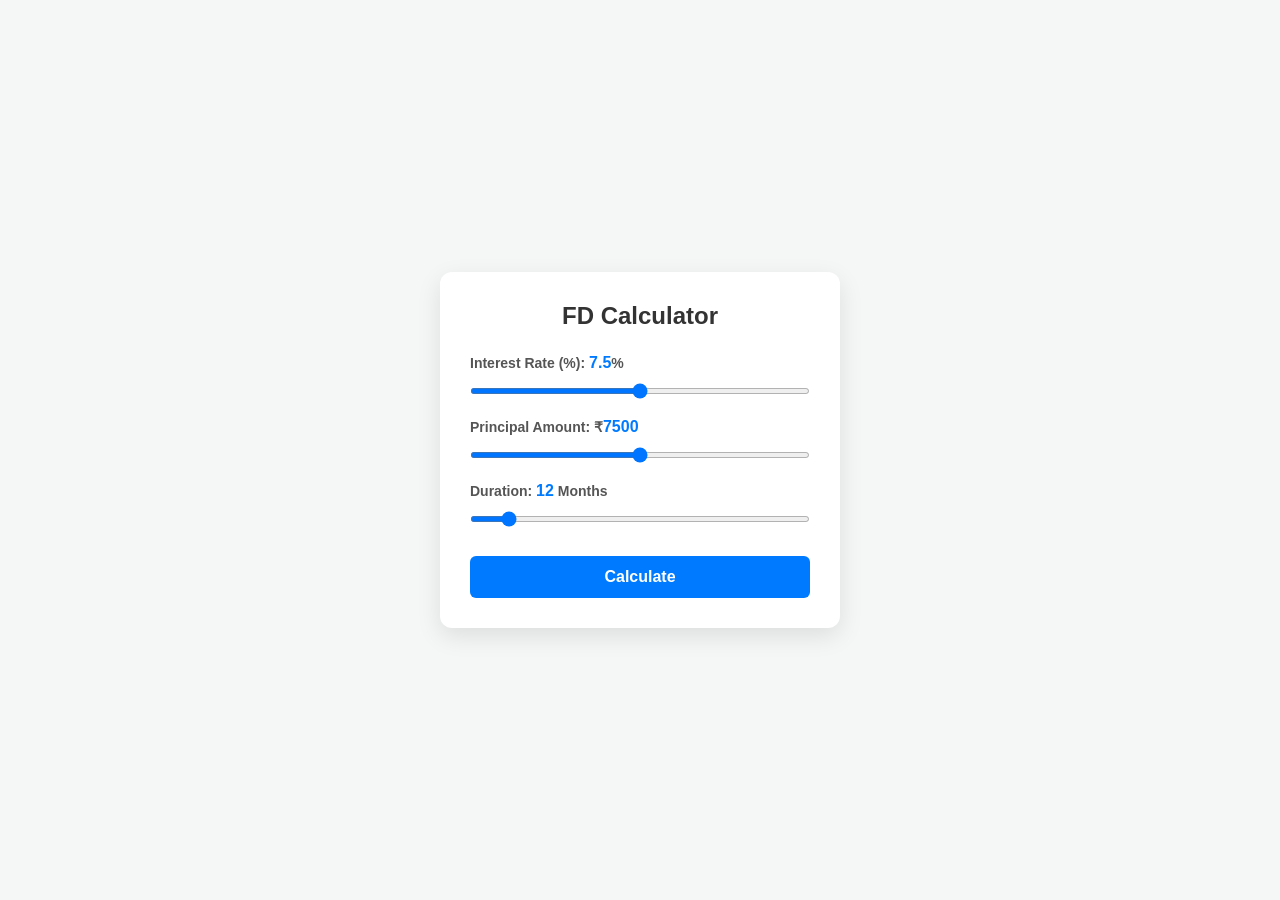
==== Fixed_Deposit_calculator/FDC.html @ 8149236d "Add Fixed Deposit Calculator project" ====
<!DOCTYPE html>
<html lang="en">
<head>
    <meta charset="UTF-8">
    <meta name="viewport" content="width=device-width, initial-scale=1.0">
    <title>Fixed Deposit Calculator</title>
    <link rel="stylesheet" href="FDC.css">
</head>
<body>

    <div class="calculator-container">
        <h2>FD Calculator</h2>
        
        <!-- Interest Rate Slider -->
        <div class="slider-group">
            <label for="rate">Interest Rate (%): <span id="rate-val">7.5</span>%</label>
            <input type="range" id="rate" min="0" max="15" step="0.1" value="7.5">
        </div>

        <!-- Amount Slider -->
        <div class="slider-group">
            <label for="amount">Principal Amount: ₹<span id="amount-val">7500</span></label>
            <input type="range" id="amount" min="5000" max="10000" step="100" value="7500">
        </div>

        <!-- Duration Slider -->
        <div class="slider-group">
            <label for="duration">Duration: <span id="duration-val">12</span> Months</label>
            <input type="range" id="duration" min="3" max="96" step="1" value="12">
        </div>

        <button id="calculate-btn">Calculate</button>

        <!-- Result Display -->
        <div class="result-box" id="result-box">
            <h3>Maturity Details</h3>
            <p>Invested Amount: <span id="res-amount">₹0</span></p>
            <p>Interest Earned: <span id="res-interest">₹0</span></p>
            <p class="total">Total Maturity Amount: <span id="res-total">₹0</span></p>
        </div>
    </div>

    <script src="FDC.js"></script>
</body>
</html>
---- Fixed_Deposit_calculator/FDC.css ----
/* Reset and Base Styles */
* {
    box-sizing: border-box;
    margin: 0;
    padding: 0;
    font-family: 'Segoe UI', Tahoma, Geneva, Verdana, sans-serif;
}

body {
    background-color: #f4f7f6;
    display: flex;
    justify-content: center;
    align-items: center;
    min-height: 100vh;
}

/* Calculator Container */
.calculator-container {
    background: #ffffff;
    padding: 30px;
    border-radius: 12px;
    box-shadow: 0 8px 24px rgba(0, 0, 0, 0.1);
    width: 100%;
    max-width: 400px;
}

h2 {
    color: #333;
    margin-bottom: 24px;
    text-align: center;
}

/* Slider Layout */
.slider-group {
    margin-bottom: 20px;
}

label {
    display: block;
    font-size: 14px;
    font-weight: 600;
    color: #555;
    margin-bottom: 8px;
}

label span {
    color: #007bff;
    font-size: 16px;
}

input[type="range"] {
    width: 100%;
    height: 6px;
    background: #ddd;
    border-radius: 3px;
    outline: none;
}

/* Button */
button {
    width: 100%;
    background-color: #007bff;
    color: white;
    border: none;
    padding: 12px;
    font-size: 16px;
    font-weight: 600;
    border-radius: 6px;
    cursor: pointer;
    transition: background 0.2s;
    margin-top: 10px;
}

button:hover {
    background-color: #0056b3;
}

/* Result Section */
.result-box {
    margin-top: 25px;
    padding: 15px;
    background-color: #e9ecef;
    border-radius: 8px;
    display: none; /* Hidden by default until submit is clicked */
}

.result-box h3 {
    font-size: 16px;
    color: #495057;
    margin-bottom: 12px;
    border-bottom: 1px solid #dee2e6;
    padding-bottom: 5px;
}

.result-box p {
    font-size: 14px;
    color: #6c757d;
    margin-bottom: 8px;
    display: flex;
    justify-content: space-between;
}

.result-box p span {
    font-weight: 600;
    color: #212529;
}

.result-box p.total {
    font-size: 16px;
    font-weight: 700;
    color: #28a745;
    margin-top: 10px;
}

.result-box p.total span {
    color: #28a745;
}
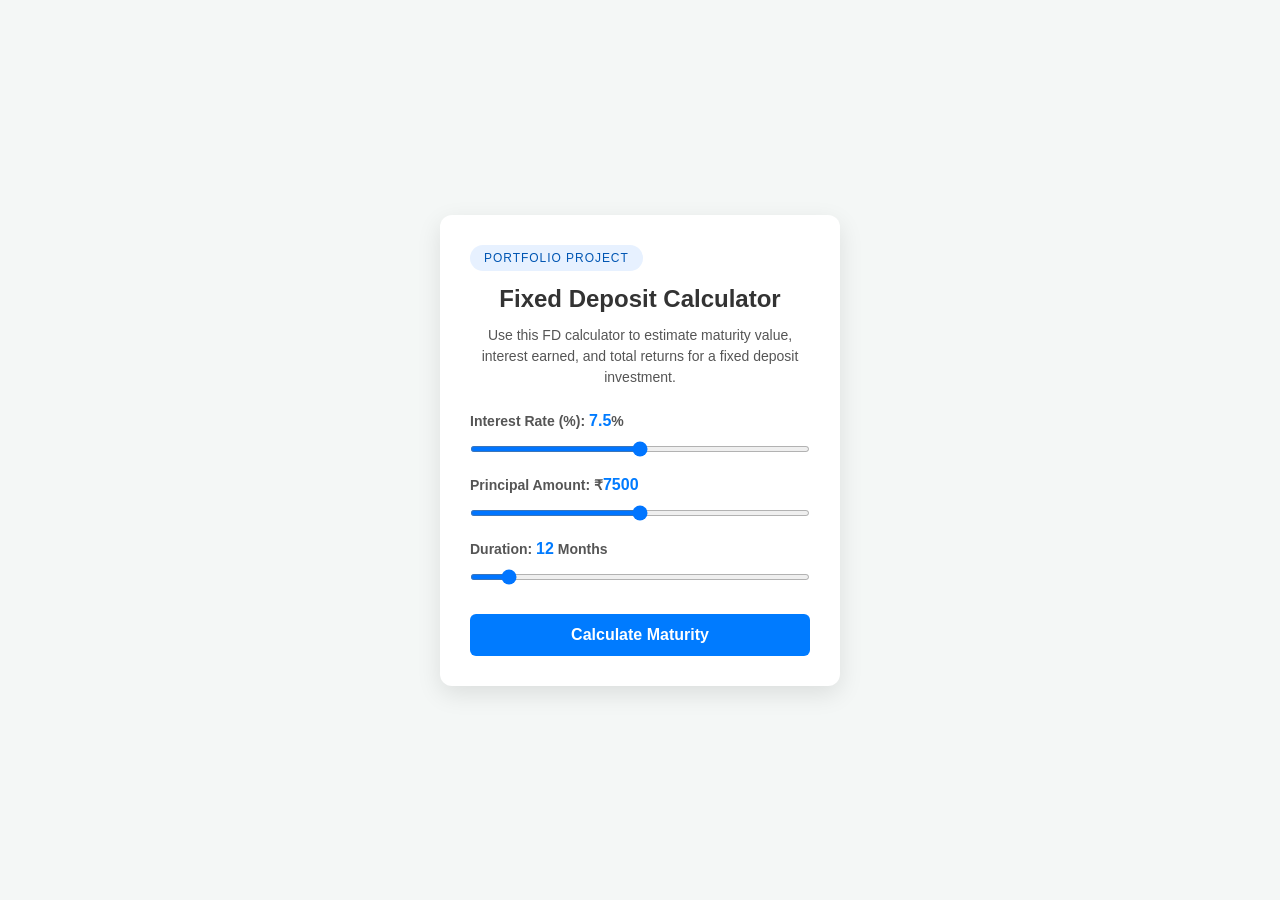
==== commit a059cd94: "Add Fixed Deposit Calculator portfolio project" ====
--- a/Fixed_Deposit_calculator/FDC.html
+++ b/Fixed_Deposit_calculator/FDC.html
@@ -3,13 +3,16 @@
 <head>
     <meta charset="UTF-8">
     <meta name="viewport" content="width=device-width, initial-scale=1.0">
+    <meta name="description" content="Fixed Deposit Calculator portfolio project showing maturity amount, interest earned, and total returns.">
     <title>Fixed Deposit Calculator</title>
     <link rel="stylesheet" href="FDC.css">
 </head>
 <body>
 
     <div class="calculator-container">
-        <h2>FD Calculator</h2>
+        <div class="project-badge">Portfolio Project</div>
+        <h2>Fixed Deposit Calculator</h2>
+        <p class="project-description">Use this FD calculator to estimate maturity value, interest earned, and total returns for a fixed deposit investment.</p>
         
         <!-- Interest Rate Slider -->
         <div class="slider-group">
@@ -29,7 +32,7 @@
             <input type="range" id="duration" min="3" max="96" step="1" value="12">
         </div>
 
-        <button id="calculate-btn">Calculate</button>
+        <button id="calculate-btn">Calculate Maturity</button>
 
         <!-- Result Display -->
         <div class="result-box" id="result-box">
--- a/Fixed_Deposit_calculator/FDC.css
+++ b/Fixed_Deposit_calculator/FDC.css
@@ -24,9 +24,29 @@
     max-width: 400px;
 }
 
+.project-badge {
+    display: inline-block;
+    background-color: #e7f1ff;
+    color: #0056b3;
+    border-radius: 999px;
+    padding: 6px 14px;
+    font-size: 12px;
+    text-transform: uppercase;
+    letter-spacing: 0.08em;
+    margin-bottom: 14px;
+}
+
+.project-description {
+    color: #555;
+    font-size: 14px;
+    text-align: center;
+    margin-bottom: 24px;
+    line-height: 1.5;
+}
+
 h2 {
     color: #333;
-    margin-bottom: 24px;
+    margin-bottom: 12px;
     text-align: center;
 }
 
